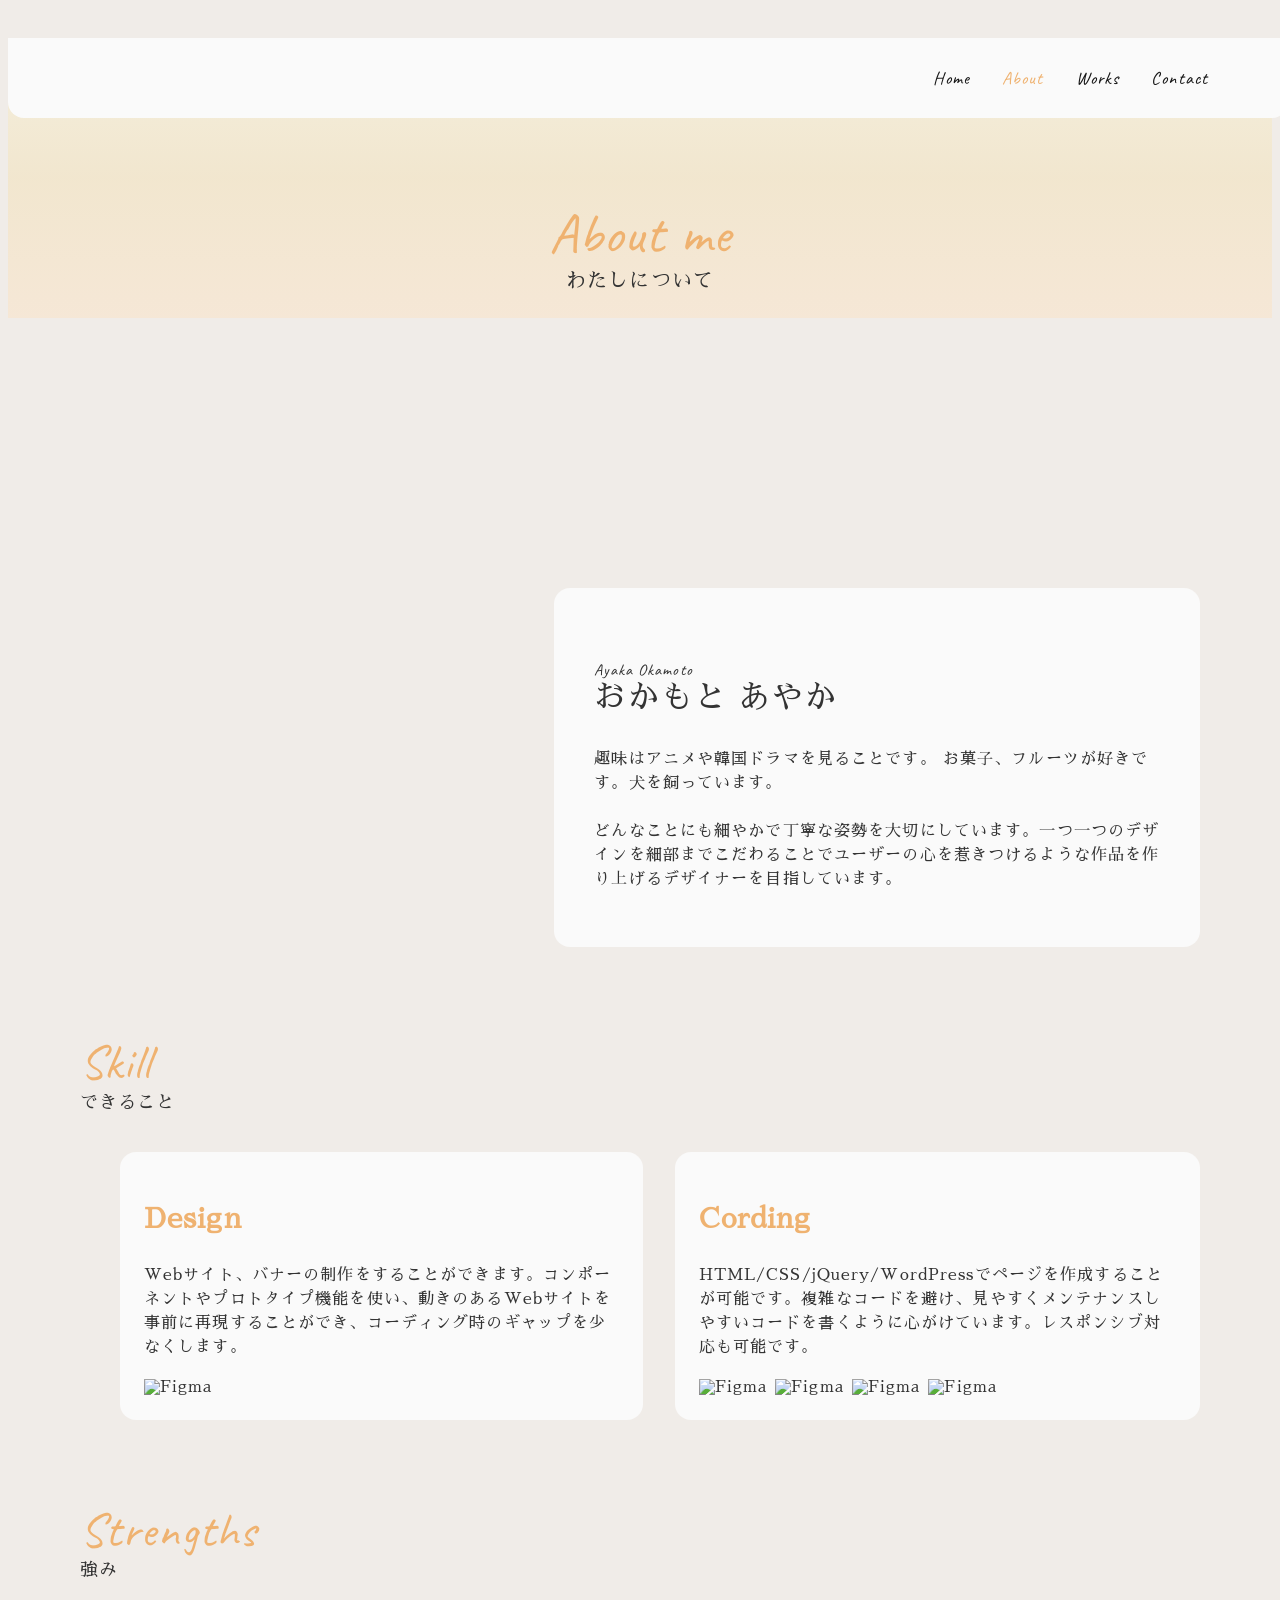
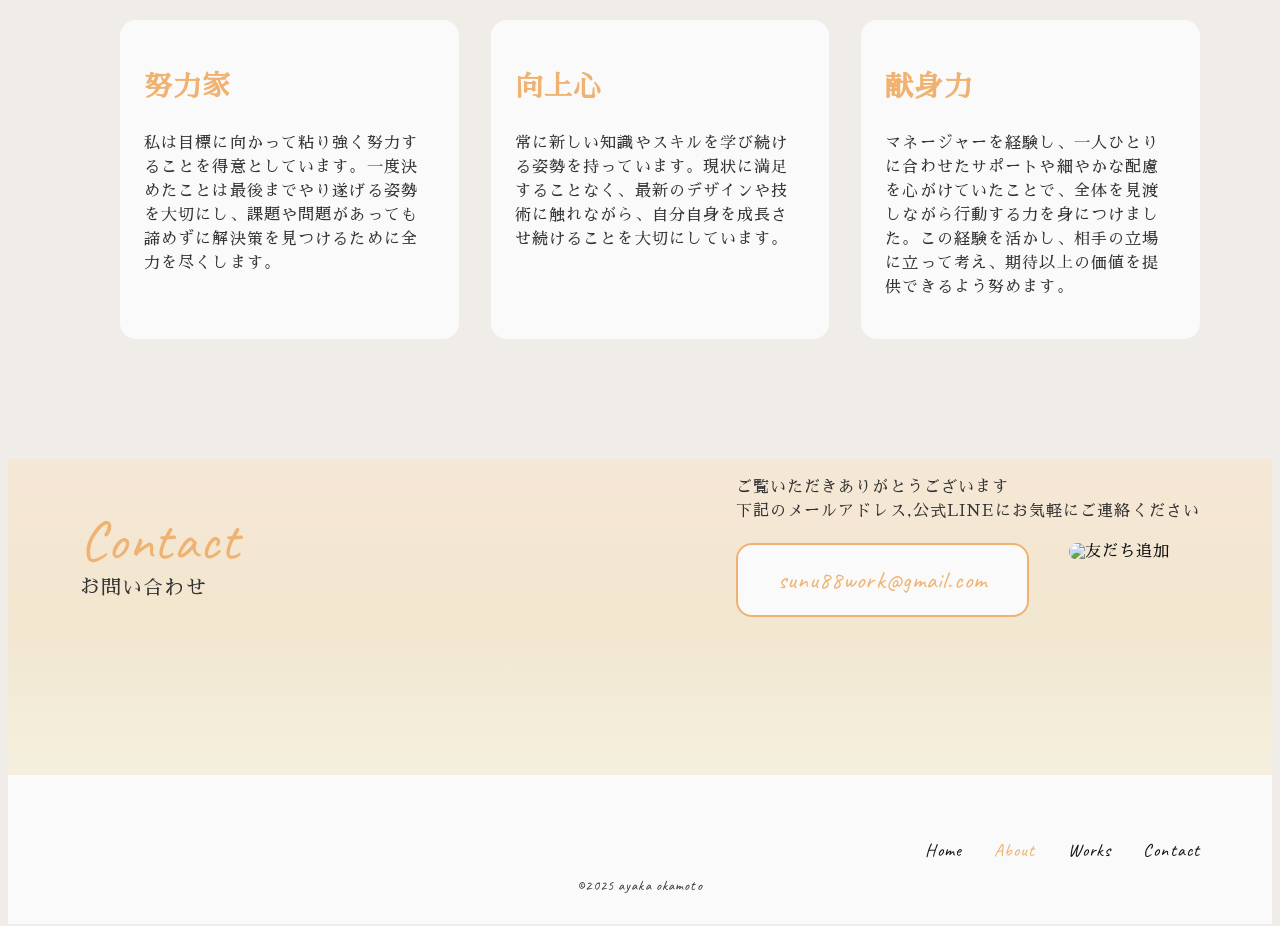
==== about.html @ 9b3d10af "Add files via upload" ====
<!DOCTYPE html>
<html lang="ja">

<head>
    <meta charset="utf-8">
    <title>Ayaka Okamoto's Portfolio Website</title>
    <meta name="description"
        content="Ayaka Okamotoのポートフォリオサイトです。お客様の想いを大切にし、ニーズに寄り添うWebデザインを提供します。心に響く体験を創造するWeb制作を目指しています。">
    <meta name="viewport" content="width=device-width, initial-scale=1">
    <link rel="shortcut icon" href="img/favicon.ico.png">
    <link rel="stylesheet" href="https://unpkg.com/ress/dist/ress.min.css">
    <link rel="stylesheet" href="css/style.css">
    <link rel="preconnect" href="https://fonts.googleapis.com">
    <link rel="preconnect" href="https://fonts.gstatic.com" crossorigin>
    <link
        href="https://fonts.googleapis.com/css2?family=Allura&family=Caveat:wght@400..700&family=Sawarabi+Mincho&display=swap"
        rel="stylesheet">

</head>

<body>
    <!-- ========================
        header
    ======================== -->
    <header class="header">
        <div class="header__inner container">
            <nav class="gnav">
                <ul class="gnav__list">
                    <li class="gnav__item">
                        <a href="./index.html" class="gnav__link">Home</a>
                    </li>
                    <li class="gnav__item">
                        <a href="./about.html" class="gnav__link gnav__link--active">About</a>
                    </li>
                    <li class="gnav__item">
                        <a href="./works.html" class="gnav__link">Works</a>
                    </li>
                    <li class="gnav__item">
                        <a href="#contact" class="gnav__link">Contact</a>
                    </li>
                </ul>
            </nav>
            <div class="toggle-btn">
                <span></span>
                <span></span>
            </div>
            <div class="mask"></div>
        </div>
    </header>
    <main class="main">

        <!-- ========================
            mv
        ======================== -->
        <div class="k-mv">
            <div class="k-mv__fixed">
                <div class="k-mv__wrap container">
                    <h1 class="about__title sec-title">About me <span class="sec-subtitle">わたしについて</span></h1>
                </div>
            </div>
        </div>

        <!-- ========================
            profile
        ======================== -->
        <section class="profile">
            <div class="profile__flex container">
                <div class="profile__inner-img">
                    <picture class="profile__img">
                        <source srcset="img/about_sp.png" media="(max-width: 900px)" class="profile__img-tab" />
                        <img src="img/about_pc.png" alt="" class="profile__img-pc">
                    </picture>
                </div>
                <div class="profile__inner profile__inner-white">
                    <p class="profile__name"><span class="profile__name-en">Ayaka Okamoto</span>おかもと あやか</p>
                    <p class="profile__text">趣味はアニメや韓国ドラマを見ることです。
                        お菓子、フルーツが好きです。犬を飼っています。<br>
                        <br>
                        どんなことにも細やかで丁寧な姿勢を大切にしています。一つ一つのデザインを細部までこだわることでユーザーの心を惹きつけるような作品を作り上げるデザイナーを目指しています。
                    </p>
                </div>
            </div>
        </section>

        <!-- ========================
            skill
        ======================== -->
        <section class="skill">
            <div class="skill__inner container">
                <h2 class="skill__title sec-title k-sec-title">Skill <span
                        class="sec-subtitle k-sec-subtitle">できること</span></h2>
                <ul class="sk-list">
                    <li class="sk-list__list-item">
                        <div class="sk-item">
                            <h3 class="sk-item__title s-item-title">Design</h3>
                            <p class="sk-item__text">
                                Webサイト、バナーの制作をすることができます。コンポーネントやプロトタイプ機能を使い、動きのあるWebサイトを事前に再現することができ、コーディング時のギャップを少なくします。
                            </p>
                            <div class="sk-item__icon">
                                <img src="img/icon1.png" alt="Figma">
                            </div>
                        </div>
                    </li>
                    <li class="sk-list__list-item">
                        <div class="sk-item">
                            <h3 class="sk-item__title s-item-title">Cording</h3>
                            <p class="sk-item__text">
                                HTML/CSS/jQuery/WordPressでページを作成することが可能です。複雑なコードを避け、見やすくメンテナンスしやすいコードを書くように心がけています。レスポンシブ対応も可能です。
                            </p>
                            <div class="sk-item__icon">
                                <img src="img/icon2.png" alt="Figma">
                                <img src="img/icon3.png" alt="Figma">
                                <img src="img/icon4.png" alt="Figma">
                                <img src="img/icon5.png" alt="Figma">
                            </div>
                        </div>
                    </li>
                </ul>
            </div>
        </section>

        <!-- ========================
            strengths
        ======================== -->
        <section class="strengths">
            <div class="strengths__inner container">
                <h2 class="strengths__title sec-title k-sec-title">Strengths <span
                        class="sec-subtitle k-sec-subtitle">強み</span></h2>
                <ul class="sl-list">
                    <li class="sl-list__list-item">
                        <div class="sl-item">
                            <h3 class="sl-item__title s-item-title">努力家</h3>
                            <p class="sl-item__text">私は目標に向かって粘り強く努力することを得意としています。一度決めたことは最後までやり遂げる姿勢を大切にし、課題や問題があっても諦めずに解決策を見つけるために全力を尽くします。</p>
                        </div>
                    </li>
                    <li class="sl-list__list-item">
                        <div class="sl-item">
                            <h3 class="sl-item__title s-item-title">向上心</h3>
                            <p class="sl-item__text">常に新しい知識やスキルを学び続ける姿勢を持っています。現状に満足することなく、最新のデザインや技術に触れながら、自分自身を成長させ続けることを大切にしています。</p>
                        </div>
                    </li>
                    <li class="sl-list__list-item">
                        <div class="sl-item">
                            <h3 class="sl-item__title s-item-title">献身力</h3>
                            <p class="sl-item__text">マネージャーを経験し、一人ひとりに合わせたサポートや細やかな配慮を心がけていたことで、全体を見渡しながら行動する力を身につけました。この経験を活かし、相手の立場に立って考え、期待以上の価値を提供できるよう努めます。</p>
                        </div>
                    </li>
                </ul>
            </div>
        </section>

        <!-- ========================
            contact
        ======================== -->
        <section id="contact" class="contact">
            <div class="contact__inner">
                <div class="contact__flex container">
                    <h2 class="contact__title sec-title">Contact<span class="sec-subtitle">お問い合わせ</span></h2>
                    <div class="contact__content">
                        <p class="contact__text">ご覧いただきありがとうございます<br>下記のメールアドレス,公式LINEにお気軽にご連絡ください</p>
                        <div class="contact__link">
                            <a href="sunu88work@gmail.com?subject=お問い合わせ"
                                class="btn mail-btn contact__btn">sunu88work@gmail.com</a>
                            <a href="https://lin.ee/3yzhfZG" class="line-btn"><img
                                    src="https://scdn.line-apps.com/n/line_add_friends/btn/ja.png" alt="友だち追加"></a>
                        </div>
                    </div>
                </div>
            </div>
        </section>

    </main>

    <!-- ========================
        footer
    ======================== -->
    <footer class="footer">
        <div class="footer__inner">
            <div class="container">
                <nav class="fnav">
                    <ul class="fnav__list">
                        <li class="fnav__item">
                            <a href="#" class="fnav__link">Home</a>
                        </li>
                        <li class="fnav__item">
                            <a href="./about.html" class="fnav__link gnav__link--active">About</a>
                        </li>
                        <li class="fnav__item">
                            <a href="./works.html" class="fnav__link">Works</a>
                        </li>
                        <li class="fnav__item">
                            <a href="#contact" class="fnav__link">Contact</a>
                        </li>
                    </ul>
                </nav>
                <p class="footer__copyright">©2025 ayaka okamoto</p>
            </div>
        </div>
    </footer>

    <script src="https://ajax.googleapis.com/ajax/libs/jquery/3.5.1/jquery.min.js"></script>
    <script src="../js/main.js"></script>

</body>

</html>
---- css/style.css ----
@charset "UTF-8";
body {
  font-family: "Sawarabi Mincho", serif;
  font-weight: 400;
  font-style: normal;
  background-color: #F0ECE8;
  letter-spacing: 0.07em;
  color: #333;
}

img {
  max-width: 100%;
  -o-object-fit: cover;
  object-fit: cover;
  vertical-align: bottom;
}

li {
  list-style: none;
}

a {
  display: inline-block;
  text-decoration: none;
  color: #151515;
}

.container {
  max-width: 1120px;
  margin: 0 auto;
  padding: 0 30px;
}
@media (max-width: 900px) {
  .container {
    padding: 0 20px;
  }
}

.wrapper {
  max-width: 928px;
  margin: 0 auto;
}

.sec-title {
  font-size: 56px;
  font-family: "Caveat", cursive;
  font-weight: 400;
  color: #EFB270;
}
@media (max-width: 900px) {
  .sec-title {
    font-size: 48px;
  }
}

.sec-subtitle {
  font-size: 20px;
  font-family: "Sawarabi Mincho", serif;
  display: block;
  color: #333;
}
@media (max-width: 900px) {
  .sec-subtitle {
    font-size: 18px;
  }
}

.k-sec-title {
  font-size: 48px;
}

.k-sec-subtitle {
  font-size: 18px;
}

.s-item-title {
  font-size: 28px;
  color: #EFB270;
}

.btn {
  border: 2px solid #EFB270;
  color: #EFB270;
  background-color: #fafafa;
  font-size: 24px;
  font-family: "Caveat", cursive;
  font-weight: 400;
  border-radius: 16px;
  transition: all 0.3s;
}
.btn:hover {
  background-color: #EFB270;
  color: #fafafa;
}
@media (max-width: 900px) {
  .btn {
    width: 100%;
    text-align: center;
  }
}

.more-btn {
  padding: 15px 50px;
}

.mail-btn {
  padding: 20px 40px;
}

.list-btn {
  font-family: "Sawarabi Mincho", serif;
  padding: 8px 40px;
  font-size: 18px;
  text-align: center;
}
@media (max-width: 900px) {
  .list-btn {
    font-size: 16px;
  }
}

.w-list {
  display: grid;
  grid-template-columns: repeat(auto-fit, minmax(300px, 1fr));
  margin-top: 40px;
  gap: 32px;
}
.w-list__list-item {
  background-color: #FFF7ED;
  border-radius: 16px;
}
@media (max-width: 900px) {
  .w-list__list-item {
    width: 100%;
  }
}
.w-list .w-item__img {
  padding: 40px 16px 16px 16px;
}
.w-list .w-item__content {
  background-color: #fafafa;
  border-radius: 0 0 16px 16px;
  padding: 16px;
  text-align: left;
}
.w-list .w-item__content-label {
  display: inline-block;
  color: #EFB270;
  border: 1px solid #EFB270;
  border-radius: 24px;
  padding: 4px 16px;
}
.w-list .w-item__content-title {
  margin-top: 8px;
}
.w-list .w-item__content-tag {
  font-family: "Caveat", cursive;
  margin-top: 8px;
}

.k-mv {
  background: linear-gradient(to top, rgba(254, 224, 187, 0.4), rgba(244, 222, 169, 0.4), rgba(251, 245, 207, 0.4));
  height: 280px;
}
@media (max-width: 900px) {
  .k-mv {
    height: 200px;
  }
}
.k-mv::after {
  content: "";
  display: inline-block;
  width: 100%;
  height: 280px;
  position: absolute;
  z-index: -1;
  top: 280px;
  background-image: url("../img/k-mv-wave.svg");
  background-position: top;
  background-repeat: repeat-x;
}
@media (max-width: 900px) {
  .k-mv::after {
    height: 200px;
    top: 200px;
  }
}
.k-mv__fixed {
  position: relative;
  top: 160px;
  width: 100%;
}
@media (max-width: 900px) {
  .k-mv__fixed {
    top: 100px;
  }
}
.k-mv__wrap {
  text-align: center;
}

/*--header--*/
.header {
  background-color: #fafafa;
  border-radius: 0 0 16px 16px;
  position: fixed;
  width: 100%;
  z-index: 5;
}
.header__inner {
  height: 80px;
  display: flex;
  justify-content: flex-end;
  align-items: center;
  font-family: "Caveat", cursive;
}
@media (max-width: 900px) {
  .header__inner {
    height: 60px;
    padding-left: 20px;
    padding-right: 0;
  }
}

@media (max-width: 900px) {
  .gnav {
    position: fixed;
    right: -100%;
    opacity: 0;
  }
}
.gnav__list {
  display: flex;
  justify-content: space-between;
  transition: all 0.5s;
}
@media (max-width: 900px) {
  .gnav__list {
    flex-direction: column;
    justify-content: center;
    align-items: center;
    position: fixed;
    top: 50%;
    left: 50%;
    transform: translate(-50%, -50%);
    display: none;
  }
}
@media (max-width: 900px) {
  .gnav__item {
    margin-top: 32px;
  }
}
.gnav__item:not(:last-child) {
  margin-right: 32px;
}
@media (max-width: 900px) {
  .gnav__item:not(:last-child) {
    margin-right: 0;
  }
}
.gnav__link--active {
  color: #EFB270;
}
@media (max-width: 900px) {
  .gnav__link--active {
    opacity: 0.6;
  }
}
.gnav__link {
  transition: all 0.5s;
  font-size: 18px;
}
@media (max-width: 900px) {
  .gnav__link {
    color: #f1f1f1;
    position: relative;
    z-index: 10;
    font-size: 20px;
  }
}
.gnav__link:hover {
  color: #EFB270;
}

@media (max-width: 900px) {
  .open .gnav {
    opacity: 1;
    right: 0;
    z-index: 10;
  }
}

.open .gnav__list {
  display: block;
}

.toggle-btn {
  display: none;
}
@media (max-width: 900px) {
  .toggle-btn {
    display: block;
    width: 48px;
    height: 48px;
    cursor: pointer;
    position: fixed;
    right: 32px;
    z-index: 10;
  }
}
@media (max-width: 900px) {
  .toggle-btn span {
    position: absolute;
    width: 60%;
    height: 2px;
    background-color: #333;
    left: 50%;
    transform: translateX(-50%);
    transition: all 0.4s;
  }
  .toggle-btn span:nth-child(1) {
    top: 40%;
  }
  .toggle-btn span:nth-child(2) {
    top: 60%;
  }
}

.open .toggle-btn {
  right: 32px;
}
.open .toggle-btn span {
  background-color: #f1f1f1;
}
.open .toggle-btn span:nth-child(1) {
  top: 50%;
  transform: translateX(-50%) rotate(-315deg);
}
.open .toggle-btn span:nth-child(2) {
  top: 50%;
  transform: translateX(-50%) rotate(315deg);
}

.open .mask {
  display: block;
  position: fixed;
  z-index: 5;
  top: 0;
  right: 0;
  width: 100%;
  height: 100%;
  background-color: #000;
  opacity: 0.8;
}

.mask {
  opacity: 0;
  position: fixed;
  right: -100%;
  transition: all 0.5s;
}

/*--mv--*/
.mv__fixed {
  position: relative;
  top: 160px;
  width: 100%;
}
@media (max-width: 900px) {
  .mv__fixed {
    top: 80px;
  }
}
.mv__wrap {
  margin-left: auto;
  margin-right: auto;
}
@media (max-width: 900px) {
  .mv__wrap {
    padding-inline: 0;
  }
}
.mv__wrap::after {
  content: "AYAKA OKAMOTO";
  position: absolute;
  bottom: 90px;
  font-family: "Allura", cursive;
  font-weight: 400;
  font-size: min(9.7vw, 120px);
  opacity: 0.1;
}
@media (max-width: 900px) {
  .mv__wrap::after {
    display: none;
  }
}
.mv__title {
  font-family: "Caveat", cursive;
  color: #333;
  position: absolute;
  z-index: 1;
  top: 50px;
  font-size: clamp(32px, 5vw, 56px);
  line-height: 1.5;
  font-weight: 400;
}
@media (max-width: 900px) {
  .mv__title {
    left: 20px;
    top: 30px;
  }
}
.mv__bg-img {
  display: block;
  margin-left: auto;
  width: 50%;
}
@media (max-width: 900px) {
  .mv__bg-img {
    position: relative;
    top: 130px;
    width: 70%;
  }
}

/*--message--*/
.message__inner {
  margin-top: 240px;
  text-align: center;
  max-width: 562px;
}
.message__text-top {
  font-size: 24px;
}
.message__text {
  margin-top: 32px;
  line-height: 1.5;
}

/*--about--*/
.about__flex {
  display: flex;
  justify-content: space-between;
  align-items: center;
  gap: 32px;
  margin-top: 80px;
  background-color: #fafafa;
  border-radius: 16px;
  padding: 40px 96px;
}
@media (max-width: 900px) {
  .about__flex {
    flex-direction: column;
    padding: 40px 16px;
    gap: 24px;
  }
}
.about__inner {
  width: 50%;
}
@media (max-width: 900px) {
  .about__inner {
    width: 100%;
  }
}
.about__name {
  font-size: 32px;
  margin-top: 20px;
}
@media (max-width: 900px) {
  .about__name {
    font-size: 24px;
  }
}
.about__text {
  margin-top: 20px;
  line-height: 1.5;
}
@media (max-width: 900px) {
  .about__text {
    font-size: 14px;
  }
}
.about__btn {
  margin-top: 20px;
}
.about__img-pc {
  width: 100%;
}

/*--works--*/
.works__inner {
  margin-top: 80px;
  text-align: center;
}
.works__btn {
  margin-top: 42px;
}

/*--contact--*/
.contact__inner {
  margin-top: 120px;
  background: linear-gradient(to bottom, rgba(254, 224, 187, 0.4), rgba(244, 222, 169, 0.4), rgba(251, 245, 207, 0.4));
  padding-bottom: 130px;
  position: relative;
}
@media (max-width: 900px) {
  .contact__inner {
    padding-bottom: 100px;
  }
}
.contact__inner::after {
  content: "";
  display: inline-block;
  width: 100%;
  height: 100%;
  position: absolute;
  z-index: -1;
  top: -100%;
  background-image: url("../img/contact-wave.svg");
  background-position: bottom;
  background-repeat: repeat-x;
}
.contact__flex {
  display: flex;
  justify-content: space-between;
}
@media (max-width: 900px) {
  .contact__flex {
    flex-direction: column;
  }
}
@media (max-width: 900px) {
  .contact__content {
    margin-top: 20px;
  }
}
.contact__text {
  line-height: 1.5;
}
@media (max-width: 900px) {
  .contact__text {
    font-size: 14px;
  }
}
.contact__link {
  margin-top: 20px;
  display: flex;
  gap: 40px;
}
@media (max-width: 900px) {
  .contact__link {
    flex-direction: column;
    gap: 20px;
  }
}
@media (max-width: 900px) {
  .contact .line-btn {
    width: 100%;
    transition: all 0.3s;
  }
}
.contact .line-btn:hover {
  opacity: 0.7;
}
.contact .line-btn img {
  border-radius: 16px;
}

/*-footer-*/
.footer {
  background-color: #fafafa;
  font-family: "Caveat", cursive;
}
.footer__inner {
  padding-top: 48px;
  padding-bottom: 16px;
  position: relative;
}
.footer__inner::after {
  content: "";
  display: inline-block;
  width: 100%;
  height: 100%;
  position: absolute;
  z-index: 2;
  top: -100%;
  background-image: url("../img/footer-wave.svg");
  background-position: top;
  background-repeat: repeat-x;
}
.footer__copyright {
  margin-top: 16px;
  font-size: 14px;
  text-align: center;
}
@media (max-width: 900px) {
  .footer__copyright {
    font-size: 12px;
  }
}

.fnav__list {
  display: flex;
  justify-content: flex-end;
  gap: 32px;
}
@media (max-width: 900px) {
  .fnav__list {
    justify-content: center;
  }
}
.fnav__item {
  font-size: 18px;
}
.fnav__link {
  transition: all 0.5s;
}
.fnav__link:hover {
  color: #EFB270;
}

/*下層ページabout me*/
/*profile*/
.profile__flex {
  display: flex;
  justify-content: center;
  margin-top: 120px;
}
@media (max-width: 900px) {
  .profile__flex {
    flex-direction: column;
  }
}
.profile__inner-img {
  width: 50%;
  text-align: right;
}
@media (max-width: 900px) {
  .profile__inner-img {
    width: 100%;
  }
}
.profile__img {
  width: 100%;
  display: block;
}
.profile__img img {
  width: 100%;
}
.profile__inner-white {
  width: 55%;
  height: 100%;
  background-color: #fafafa;
  border-radius: 16px;
  padding: 40px;
  margin-left: -40px;
  margin-top: 150px;
}
@media (max-width: 900px) {
  .profile__inner-white {
    margin-left: 0;
    width: 100%;
    margin-top: 20px;
    padding: 24px;
  }
}
.profile__name {
  font-size: 32px;
}
@media (max-width: 900px) {
  .profile__name {
    font-size: clamp(20px, 6.2vw, 32px);
  }
}
.profile__name-en {
  font-family: "Caveat", cursive;
  font-size: 16px;
  display: block;
}
.profile__text {
  margin-top: 24px;
  line-height: 1.5;
}
@media (max-width: 900px) {
  .profile__text {
    font-size: 14px;
  }
}

/*skill*/
.skill__inner {
  margin-top: 80px;
}
@media (max-width: 900px) {
  .skill__inner {
    margin-top: 40px;
  }
}
.skill .sk-list {
  display: flex;
  margin-top: 32px;
  gap: 32px;
}
@media (max-width: 900px) {
  .skill .sk-list {
    flex-direction: column;
    gap: 20px;
  }
}
.skill .sk-list__list-item {
  background-color: #fafafa;
  padding: 24px;
  border-radius: 16px;
}
.skill .sk-item__text {
  margin-top: 20px;
  line-height: 1.5;
}
.skill .sk-item__icon {
  display: flex;
  gap: 8px;
  margin-top: 20px;
}

/*strengths*/
.strengths__inner {
  margin-top: 80px;
}
@media (max-width: 900px) {
  .strengths__inner {
    margin-top: 40px;
  }
}
.strengths .sl-list {
  display: flex;
  gap: 32px;
  margin-top: 40px;
}
@media (max-width: 900px) {
  .strengths .sl-list {
    flex-direction: column;
    gap: 20px;
  }
}
.strengths .sl-list__list-item {
  background-color: #fafafa;
  padding: 24px;
  border-radius: 16px;
  width: 33.3333333333%;
}
@media (max-width: 900px) {
  .strengths .sl-list__list-item {
    width: 100%;
  }
}
.strengths .sl-item__text {
  margin-top: 20px;
  line-height: 1.5;
}

/*下層ページworks*/
.k-works__inner {
  margin-top: 120px;
}
.k-works .w-list__list-item:hover {
  opacity: 0.5;
}

/*下層ページworksの詳細*/
/*mv*/
.d-mv {
  height: 396px;
  background: linear-gradient(to top, rgba(254, 224, 187, 0.4), rgba(244, 222, 169, 0.4), rgba(251, 245, 207, 0.4));
}
@media (max-width: 900px) {
  .d-mv {
    height: 250px;
  }
}
.d-mv__fixed {
  position: relative;
  width: 100%;
}
.d-mv__wrap {
  margin-left: auto;
  margin-right: auto;
  padding-right: 0;
}
.d-mv__content {
  position: absolute;
  z-index: 2;
  top: 50%;
  transform: translateY(-50%);
}
@media (max-width: 900px) {
  .d-mv__content {
    display: flex;
    align-items: center;
    gap: 8px;
    top: 100px;
  }
}
.d-mv__content-label {
  display: inline-block;
  border: 1px solid #333;
  border-radius: 24px;
  padding: 4px 16px;
}
@media (max-width: 900px) {
  .d-mv__content-label {
    padding: 2px 8px;
    font-size: 14px;
  }
}
.d-mv__content-title {
  margin-top: 8px;
  font-size: 32px;
}
@media (max-width: 900px) {
  .d-mv__content-title {
    font-size: clamp(20px, 5vw, 32px);
    margin-top: 0;
  }
}
.d-mv__content-tag {
  font-family: "Caveat", cursive;
  font-size: 18px;
  margin-top: 8px;
}
@media (max-width: 900px) {
  .d-mv__content-tag {
    margin-top: 0;
  }
}
.d-mv__img {
  display: block;
  position: relative;
  margin-left: auto;
  top: 130px;
  width: 70%;
}
@media (max-width: 900px) {
  .d-mv__img {
    width: 95%;
  }
}

/*スクロール*/
.d-scroll {
  padding-inline: 20px;
}
.d-scroll__outer {
  text-align: center;
  margin-top: 200px;
  padding-block: 40px;
  background-color: #fafafa;
  border-radius: 16px;
}
@media (max-width: 900px) {
  .d-scroll__outer {
    margin-top: clamp(100px, 240 * (100vw - 350px) / 550 + 100px, 340px);
  }
}
.d-scroll__text {
  margin-bottom: 40px;
  line-height: 1.5;
  text-align: left;
}
@media (max-width: 900px) {
  .d-scroll__text {
    font-size: 14px;
  }
}
.d-scroll__btn {
  margin-top: 40px;
}
.d-scroll__content {
  height: 570px;
  overflow: auto;
  border-radius: 4px;
}

.scroll_down {
  position: relative;
  width: 100%;
  background-position: 50% 50%;
  background-repeat: no-repeat;
  background-size: cover;
}

.scroll_down p {
  display: inline-block;
  position: absolute;
  top: -25px;
  right: -26px;
  bottom: 0;
  left: 0;
  z-index: 2;
  width: 50px;
  height: 175px;
  padding: 10px 18px 110px;
  color: #EFB270;
  font-size: 14px;
  font-family: "Caveat", cursive;
  line-height: 1;
  letter-spacing: 0.2em;
  text-transform: uppercase;
  text-decoration: none;
  writing-mode: vertical-lr;
  transition: 0.2s;
  overflow: hidden;
  margin-left: auto;
  background-color: #fafafa;
  border: 1px solid #EFB270;
  border-radius: 16px;
}

.scroll_down p:before {
  content: "";
  position: absolute;
  bottom: 15px;
  left: 46%;
  width: 2px;
  height: 80px;
  background: #ddd;
}

.scroll_down p:after {
  content: "";
  position: absolute;
  bottom: 15px;
  left: 46%;
  width: 2px;
  height: 80px;
  background: #EFB270;
}

#type01 p:after {
  animation: sdl01 1.5s cubic-bezier(1, 0, 0, 1) infinite;
}

@keyframes sdl01 {
  0% {
    transform: scale(1, 0);
    transform-origin: 0 0;
  }
  50% {
    transform: scale(1, 1);
    transform-origin: 0 0;
  }
  50.1% {
    transform: scale(1, 1);
    transform-origin: 0 100%;
  }
  100% {
    transform: scale(1, 0);
    transform-origin: 0 100%;
  }
}
/*info*/
.d-info {
  text-align: center;
  padding-inline: 20px;
}
.d-info__inner {
  text-align: left;
  margin-top: 80px;
  display: flex;
  flex-wrap: wrap;
}
@media (max-width: 900px) {
  .d-info__inner {
    font-size: 14px;
    flex-direction: column;
  }
}
.d-info__head {
  width: 20%;
  border-top: 1px solid #C3C3C3;
  padding-block: 16px;
  padding-left: 24px;
}
@media (max-width: 900px) {
  .d-info__head {
    width: 100%;
    padding-bottom: 8px;
  }
}
.d-info__body {
  width: 80%;
  padding-block: 16px;
  border-top: 1px solid #C3C3C3;
  padding-right: 24px;
  line-height: 1.5;
}
@media (max-width: 900px) {
  .d-info__body {
    border-top: none;
    padding-left: 24px;
    width: 100%;
    padding-top: 8px;
  }
}
.d-info__btn {
  margin-top: 40px;
}/*# sourceMappingURL=style.css.map */
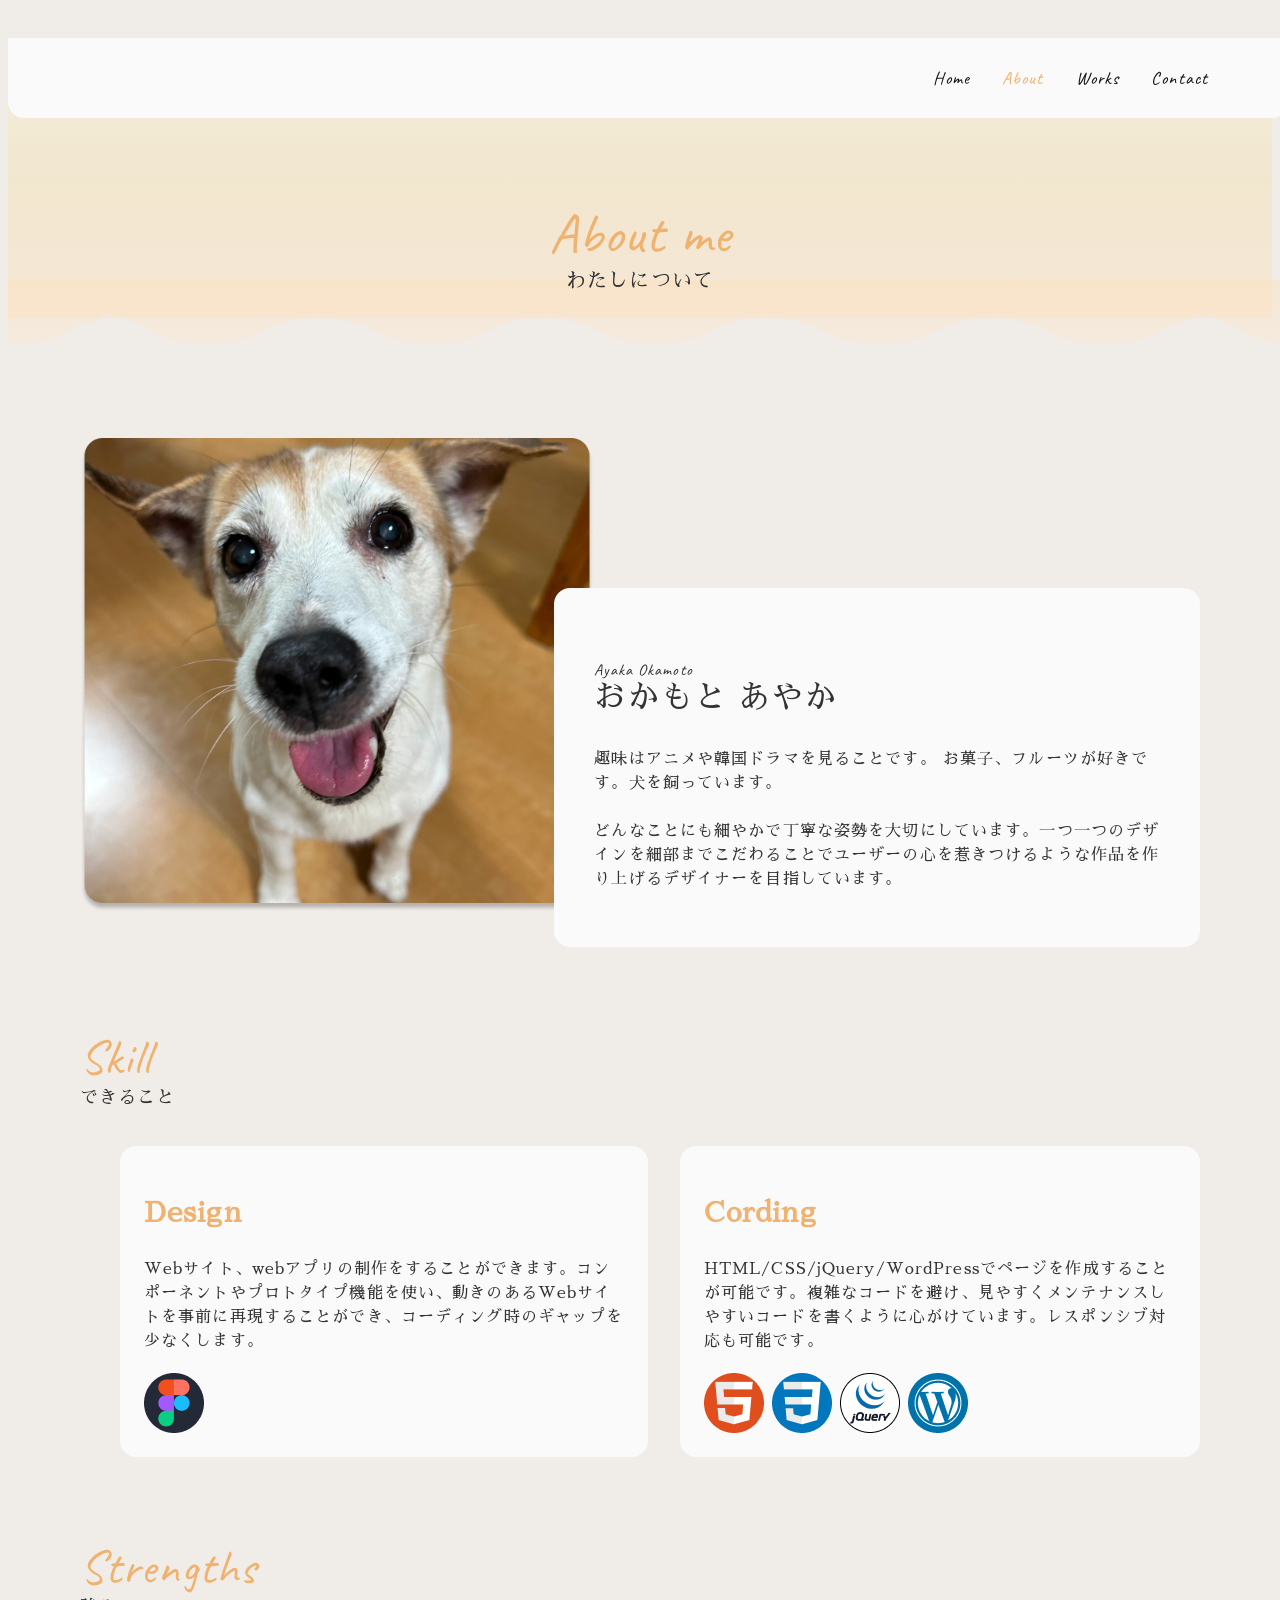
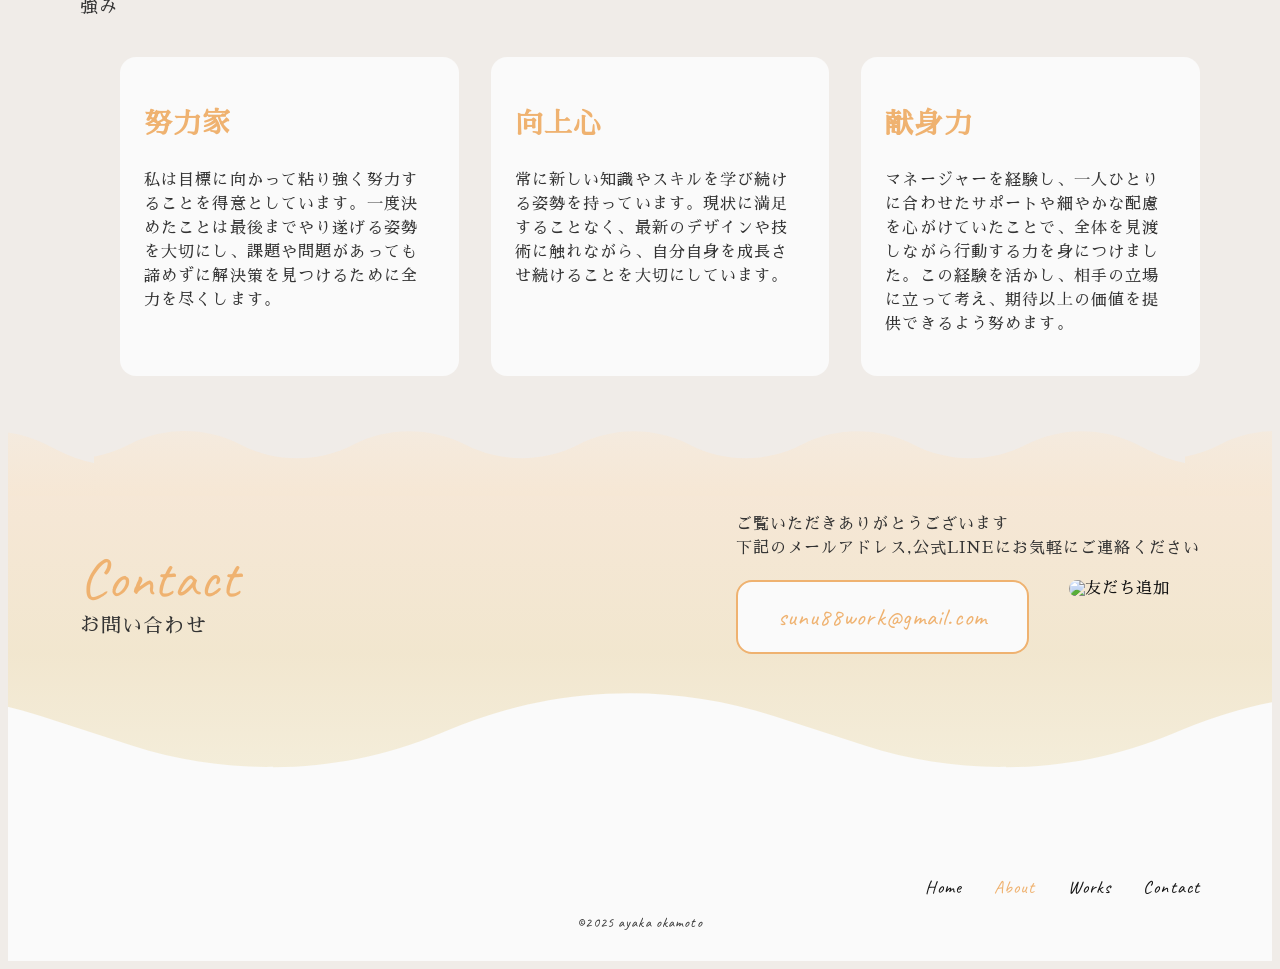
==== commit f9f14aa1: "Add files via upload" ====
--- a/about.html
+++ b/about.html
@@ -94,7 +94,7 @@
                         <div class="sk-item">
                             <h3 class="sk-item__title s-item-title">Design</h3>
                             <p class="sk-item__text">
-                                Webサイト、バナーの制作をすることができます。コンポーネントやプロトタイプ機能を使い、動きのあるWebサイトを事前に再現することができ、コーディング時のギャップを少なくします。
+                                Webサイト、webアプリの制作をすることができます。コンポーネントやプロトタイプ機能を使い、動きのあるWebサイトを事前に再現することができ、コーディング時のギャップを少なくします。
                             </p>
                             <div class="sk-item__icon">
                                 <img src="img/icon1.png" alt="Figma">
--- a/css/style.css
+++ b/css/style.css
@@ -439,6 +439,16 @@
 }
 
 /*--about--*/
+.about {
+  margin-top: -80px;
+  padding-top: 80px;
+}
+@media (max-width: 900px) {
+  .about {
+    margin-top: -20px;
+    padding-top: 20px;
+  }
+}
 .about__flex {
   display: flex;
   justify-content: space-between;
@@ -490,6 +500,16 @@
 }
 
 /*--works--*/
+.works {
+  margin-top: -80px;
+  padding-top: 80px;
+}
+@media (max-width: 900px) {
+  .works {
+    margin-top: -20px;
+    padding-top: 20px;
+  }
+}
 .works__inner {
   margin-top: 80px;
   text-align: center;
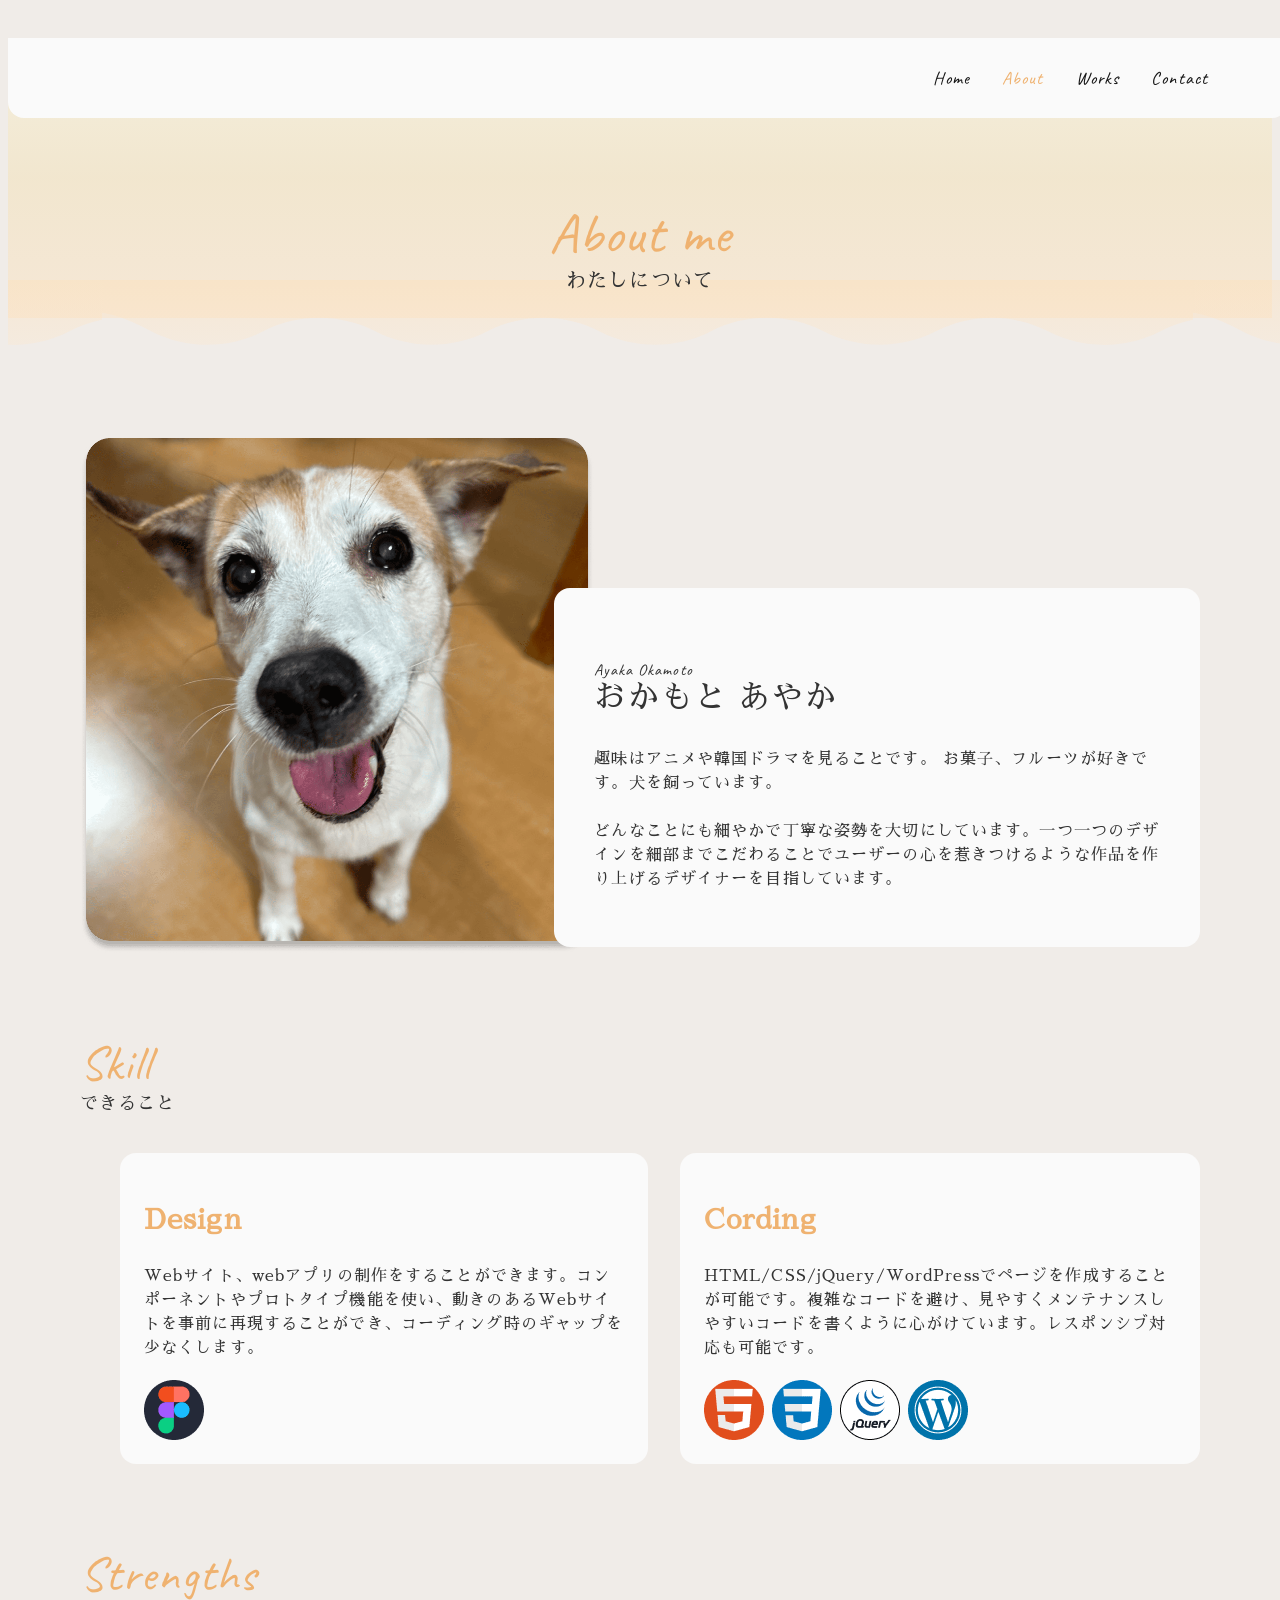
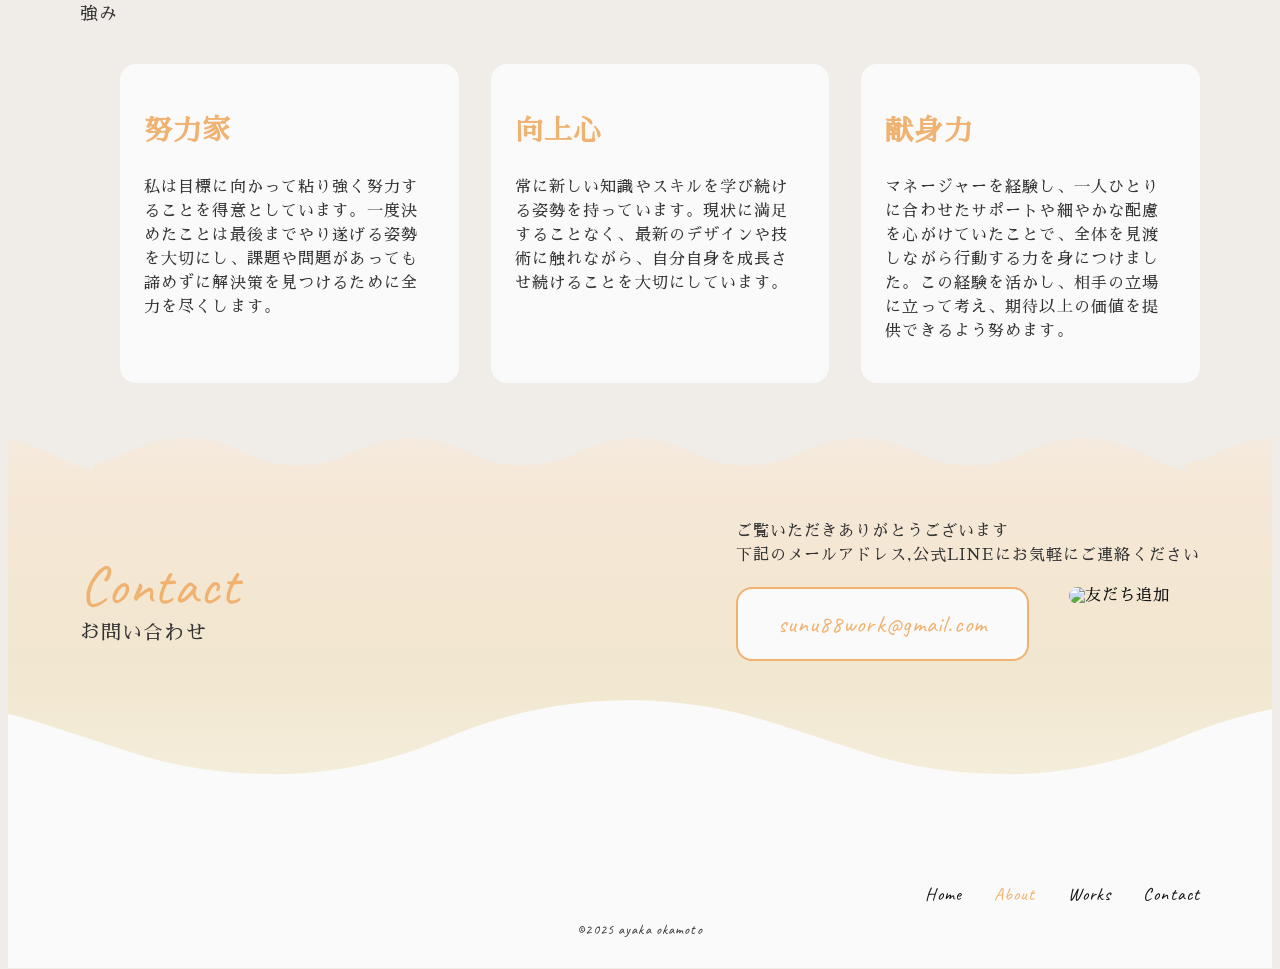
==== commit 5992dc6d: "Add files via upload" ====
--- a/about.html
+++ b/about.html
@@ -199,7 +199,7 @@
     </footer>
 
     <script src="https://ajax.googleapis.com/ajax/libs/jquery/3.5.1/jquery.min.js"></script>
-    <script src="../js/main.js"></script>
+    <script src="./js/main.js"></script>
 
 </body>
 
